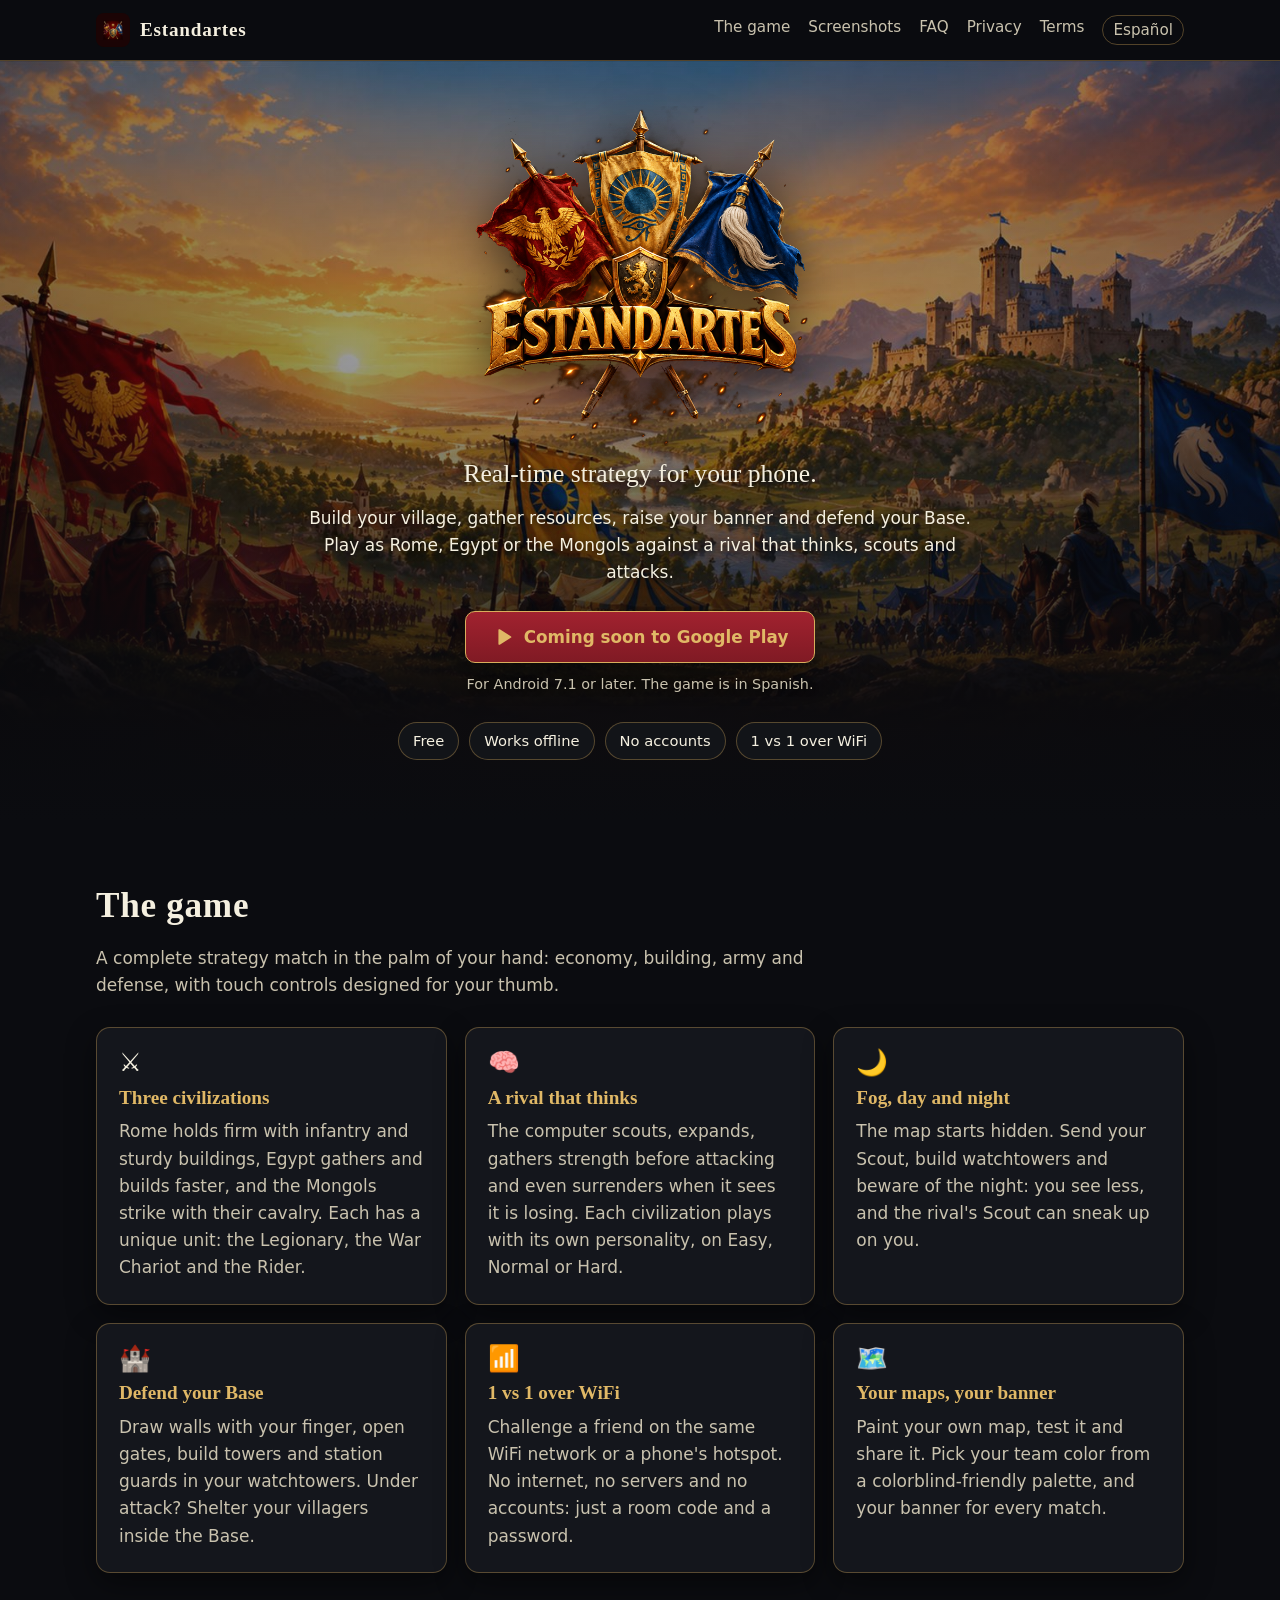
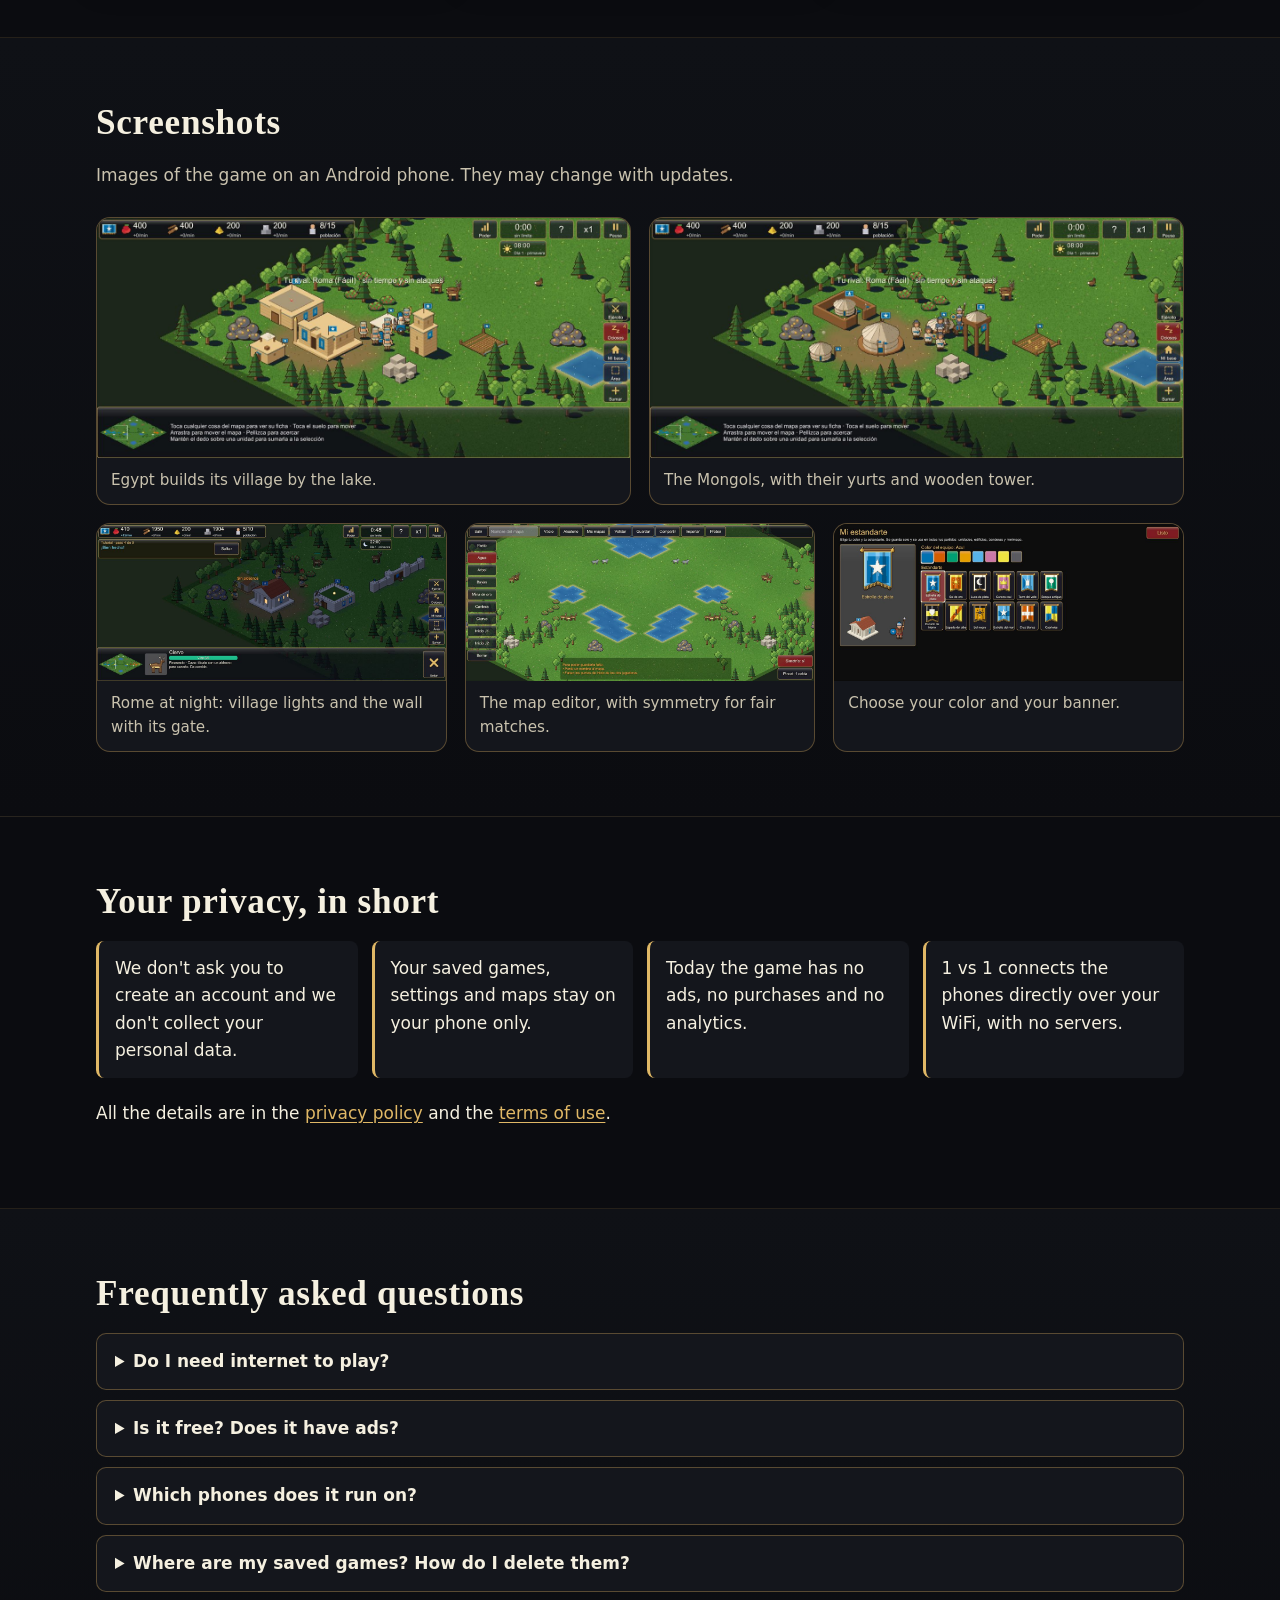
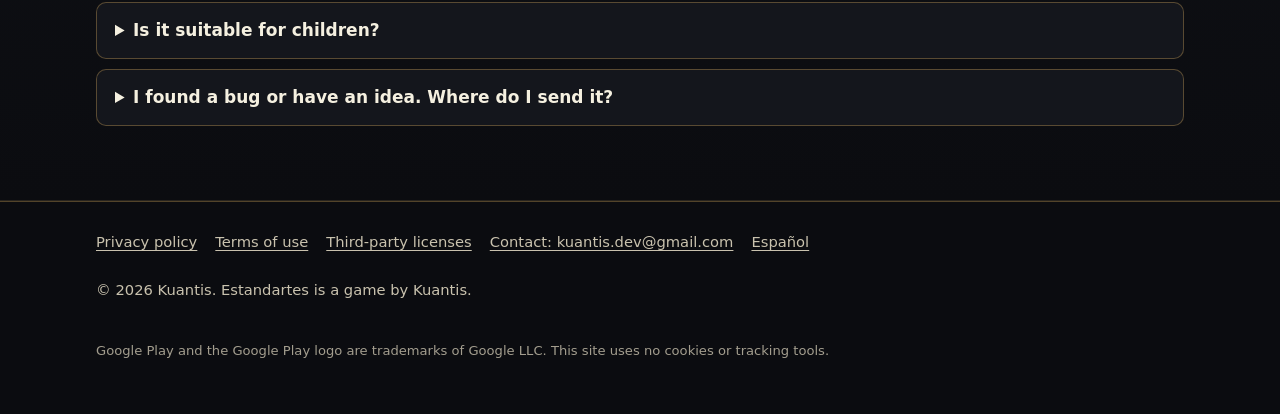
==== en/index.html @ 795f2433 "Sitio de Estandartes: inicio, política de privacidad, términos y licencias (español e inglés) Co-Aut" ====
<!doctype html>
<html lang="en">
<head>
  <meta charset="utf-8">
  <meta name="viewport" content="width=device-width, initial-scale=1">
  <title>Estandartes — Real-time strategy for Android</title>
  <meta name="description" content="Estandartes is a real-time strategy game for Android: build your village, gather resources, raise your banner and defend your Base as Rome, Egypt or the Mongols. No internet and no accounts needed.">
  <link rel="canonical" href="https://kuantis.github.io/estandartes/en/">
  <link rel="alternate" hreflang="es" href="https://kuantis.github.io/estandartes/">
  <link rel="alternate" hreflang="en" href="https://kuantis.github.io/estandartes/en/">
  <link rel="alternate" hreflang="x-default" href="https://kuantis.github.io/estandartes/">
  <meta property="og:type" content="website">
  <meta property="og:title" content="Estandartes — Real-time strategy for Android">
  <meta property="og:description" content="Build your village, raise your banner and defend your Base. Rome, Egypt and the Mongols. No internet and no accounts needed.">
  <meta property="og:image" content="https://kuantis.github.io/estandartes/assets/img/portada.jpg">
  <meta property="og:url" content="https://kuantis.github.io/estandartes/en/">
  <meta property="og:locale" content="en_US">
  <meta name="twitter:card" content="summary_large_image">
  <meta name="theme-color" content="#0b0c10">
  <link rel="icon" type="image/png" sizes="32x32" href="../assets/img/favicon-32.png">
  <link rel="apple-touch-icon" href="../assets/img/icono-192.png">
  <link rel="stylesheet" href="../assets/css/estilo.css">
</head>
<body>
  <a class="saltar" href="#content">Skip to content</a>

  <header class="cabecera">
    <div class="contenedor">
      <a class="marca" href="./"><img src="../assets/img/icono-192.png" alt="" width="34" height="34">Estandartes</a>
      <nav class="menu" aria-label="Main">
        <a class="opcional" href="#game">The game</a>
        <a class="opcional" href="#screenshots">Screenshots</a>
        <a class="opcional" href="#faq">FAQ</a>
        <a href="privacy.html">Privacy</a>
        <a href="terms.html">Terms</a>
        <a class="idioma" href="../" hreflang="es" lang="es">Español</a>
      </nav>
    </div>
  </header>

  <main id="content">
    <section class="portada">
      <div class="contenedor">
        <h1>Estandartes</h1>
        <img class="logo" src="../assets/img/logo.png" alt="Estandartes: three war banners, red with an eagle, gold with a sun and blue with a horse, over a shield with a lion" width="640" height="640">
        <p class="lema">Real-time strategy for your phone.</p>
        <p class="bajada">Build your village, gather resources, raise your banner and defend your Base. Play as Rome, Egypt or the Mongols against a rival that thinks, scouts and attacks.</p>
        <a class="boton" href="https://play.google.com/store/apps/details?id=com.kuantis.Estandartes" rel="noopener">
          <svg viewBox="0 0 24 24" aria-hidden="true"><path fill="currentColor" d="M7 4.5v15a1 1 0 0 0 1.52.85l12-7.5a1 1 0 0 0 0-1.7l-12-7.5A1 1 0 0 0 7 4.5Z"/></svg>
          Coming soon to Google Play
        </a>
        <span class="nota-boton">For Android 7.1 or later. The game is in Spanish.</span>
        <ul class="etiquetas" aria-label="At a glance">
          <li>Free</li>
          <li>Works offline</li>
          <li>No accounts</li>
          <li>1 vs 1 over WiFi</li>
        </ul>
      </div>
    </section>

    <section class="seccion" id="game">
      <div class="contenedor">
        <h2>The game</h2>
        <p class="intro">A complete strategy match in the palm of your hand: economy, building, army and defense, with touch controls designed for your thumb.</p>
        <div class="tarjetas">
          <article class="tarjeta">
            <div class="icono" aria-hidden="true">⚔️</div>
            <h3>Three civilizations</h3>
            <p>Rome holds firm with infantry and sturdy buildings, Egypt gathers and builds faster, and the Mongols strike with their cavalry. Each has a unique unit: the Legionary, the War Chariot and the Rider.</p>
          </article>
          <article class="tarjeta">
            <div class="icono" aria-hidden="true">🧠</div>
            <h3>A rival that thinks</h3>
            <p>The computer scouts, expands, gathers strength before attacking and even surrenders when it sees it is losing. Each civilization plays with its own personality, on Easy, Normal or Hard.</p>
          </article>
          <article class="tarjeta">
            <div class="icono" aria-hidden="true">🌙</div>
            <h3>Fog, day and night</h3>
            <p>The map starts hidden. Send your Scout, build watchtowers and beware of the night: you see less, and the rival's Scout can sneak up on you.</p>
          </article>
          <article class="tarjeta">
            <div class="icono" aria-hidden="true">🏰</div>
            <h3>Defend your Base</h3>
            <p>Draw walls with your finger, open gates, build towers and station guards in your watchtowers. Under attack? Shelter your villagers inside the Base.</p>
          </article>
          <article class="tarjeta">
            <div class="icono" aria-hidden="true">📶</div>
            <h3>1 vs 1 over WiFi</h3>
            <p>Challenge a friend on the same WiFi network or a phone's hotspot. No internet, no servers and no accounts: just a room code and a password.</p>
          </article>
          <article class="tarjeta">
            <div class="icono" aria-hidden="true">🗺️</div>
            <h3>Your maps, your banner</h3>
            <p>Paint your own map, test it and share it. Pick your team color from a colorblind-friendly palette, and your banner for every match.</p>
          </article>
        </div>
      </div>
    </section>

    <section class="seccion seccion-alt" id="screenshots">
      <div class="contenedor">
        <h2>Screenshots</h2>
        <p class="intro">Images of the game on an Android phone. They may change with updates.</p>
        <div class="galeria">
          <figure>
            <img src="../assets/img/egipto.jpg" alt="A match as Egypt: adobe buildings, villagers, a tower, a farm and a lake" width="1200" height="540" loading="lazy">
            <figcaption>Egypt builds its village by the lake.</figcaption>
          </figure>
          <figure>
            <img src="../assets/img/mongoles.jpg" alt="A match as the Mongols: yurts, a palisade, villagers and a wooden tower" width="1200" height="540" loading="lazy">
            <figcaption>The Mongols, with their yurts and wooden tower.</figcaption>
          </figure>
          <figure>
            <img src="../assets/img/noche.jpg" alt="A Roman village at night, with a lit temple, barracks and a wall with a gate" width="1200" height="540" loading="lazy">
            <figcaption>Rome at night: village lights and the wall with its gate.</figcaption>
          </figure>
          <figure>
            <img src="../assets/img/editor.jpg" alt="The map editor with lakes, forests, mines, deer and wolves" width="1200" height="540" loading="lazy">
            <figcaption>The map editor, with symmetry for fair matches.</figcaption>
          </figure>
          <figure>
            <img src="../assets/img/estandarte.jpg" alt="The My Banner screen, with team colors and twelve banners to choose from" width="1200" height="540" loading="lazy">
            <figcaption>Choose your color and your banner.</figcaption>
          </figure>
        </div>
      </div>
    </section>

    <section class="seccion" id="privacy">
      <div class="contenedor">
        <h2>Your privacy, in short</h2>
        <ul class="privacidad-corta">
          <li>We don't ask you to create an account and we don't collect your personal data.</li>
          <li>Your saved games, settings and maps stay on your phone only.</li>
          <li>Today the game has no ads, no purchases and no analytics.</li>
          <li>1 vs 1 connects the phones directly over your WiFi, with no servers.</li>
        </ul>
        <p>All the details are in the <a href="privacy.html">privacy policy</a> and the <a href="terms.html">terms of use</a>.</p>
      </div>
    </section>

    <section class="seccion seccion-alt" id="faq">
      <div class="contenedor">
        <h2>Frequently asked questions</h2>
        <details>
          <summary>Do I need internet to play?</summary>
          <div><p>No. The whole game works offline. For 1 vs 1 you only need both phones on the same WiFi network, or one phone sharing its hotspot; no mobile data or internet is required.</p></div>
        </details>
        <details>
          <summary>Is it free? Does it have ads?</summary>
          <div><p>Yes, it's free, and today it has no ads or purchases. Later we plan to add ads and a one-time purchase to remove them. Before we do, we will update the privacy policy and the terms, and let you know.</p></div>
        </details>
        <details>
          <summary>Which phones does it run on?</summary>
          <div><p>Android 7.1 or later. The game adapts to the power of each phone.</p></div>
        </details>
        <details>
          <summary>Where are my saved games? How do I delete them?</summary>
          <div><p>Only on your phone. They are deleted if you uninstall the game or clear its data in <em>Settings › Apps › Estandartes › Storage › Clear data</em>. We don't have any copy.</p></div>
        </details>
        <details>
          <summary>Is it suitable for children?</summary>
          <div><p>Yes. It's a strategy game with battles between ancient armies, and it doesn't collect data from anyone, including children. For 1 vs 1, we recommend playing with people you know and on trusted networks.</p></div>
        </details>
        <details>
          <summary>I found a bug or have an idea. Where do I send it?</summary>
          <div><p>Write to us at <a href="mailto:kuantis.dev@gmail.com">kuantis.dev@gmail.com</a>. If you can, include your phone model and the game version, shown at the bottom right of the main menu.</p></div>
        </details>
      </div>
    </section>
  </main>

  <footer class="pie">
    <div class="contenedor">
      <nav aria-label="Footer">
        <a href="privacy.html">Privacy policy</a>
        <a href="terms.html">Terms of use</a>
        <a href="../licencias.html">Third-party licenses</a>
        <a href="mailto:kuantis.dev@gmail.com">Contact: kuantis.dev@gmail.com</a>
        <a href="../" hreflang="es" lang="es">Español</a>
      </nav>
      <p>© 2026 Kuantis. Estandartes is a game by Kuantis.</p>
      <p class="marcas">Google Play and the Google Play logo are trademarks of Google LLC. This site uses no cookies or tracking tools.</p>
    </div>
  </footer>
</body>
</html>
---- assets/css/estilo.css ----
/* Estandartes — sitio del juego. Mismos colores que la interfaz del juego (UIKit). */
:root {
  --fondo: #0b0c10;
  --panel: #14161c;
  --panel-borde: rgba(217, 173, 92, 0.35);
  --texto: #f5f0e0;
  --texto-suave: #c9c2ae;
  --dorado: #e0b866;
  --dorado-fuerte: #d9ad5c;
  --vino: #801a24;
  --vino-claro: #a1222f;
  --sombra: 0 10px 30px rgba(0, 0, 0, 0.45);
  --radio: 14px;
  --ancho: 1120px;
  color-scheme: dark;
}

* { box-sizing: border-box; }

html { scroll-behavior: smooth; }
@media (prefers-reduced-motion: reduce) { html { scroll-behavior: auto; } }

body {
  margin: 0;
  background: var(--fondo);
  color: var(--texto);
  font-family: system-ui, -apple-system, "Segoe UI", Roboto, "Helvetica Neue", Arial, sans-serif;
  font-size: 17px;
  line-height: 1.6;
  -webkit-text-size-adjust: 100%;
}

img { max-width: 100%; height: auto; display: block; }

a { color: var(--dorado); text-underline-offset: 3px; }
a:hover { color: #f3d48f; }
:focus-visible { outline: 3px solid var(--dorado); outline-offset: 3px; border-radius: 4px; }

h1, h2, h3 {
  font-family: Georgia, "Palatino Linotype", "Book Antiqua", "Times New Roman", serif;
  line-height: 1.2;
  color: var(--texto);
  margin: 0 0 0.5em;
}
h2 { font-size: clamp(1.6rem, 4vw, 2.2rem); letter-spacing: 0.02em; }
h3 { font-size: 1.2rem; color: var(--dorado); }

.contenedor { width: 100%; max-width: var(--ancho); margin: 0 auto; padding: 0 16px; }

.saltar {
  position: absolute; left: -9999px; top: 0;
  background: var(--dorado); color: #111; padding: 8px 12px; z-index: 100;
}
.saltar:focus { left: 8px; top: 8px; }

/* Cabecera */
.cabecera {
  position: sticky; top: 0; z-index: 50;
  background: rgba(11, 12, 16, 0.92);
  backdrop-filter: blur(8px);
  border-bottom: 1px solid var(--panel-borde);
}
.cabecera .contenedor { display: flex; align-items: center; gap: 16px; min-height: 60px; }
.marca { flex: none; display: flex; align-items: center; gap: 10px; color: var(--texto); text-decoration: none; font-family: Georgia, serif; font-size: 1.2rem; font-weight: bold; letter-spacing: 0.04em; }
.marca img { width: 34px; height: 34px; border-radius: 8px; }
.menu { margin-left: auto; display: flex; flex-wrap: wrap; gap: 4px 18px; font-size: 0.95rem; }
.menu a { color: var(--texto-suave); text-decoration: none; }
.menu a:hover, .menu a[aria-current="page"] { color: var(--dorado); }
.idioma { border: 1px solid var(--panel-borde); border-radius: 999px; padding: 2px 10px; }
/* En el celular, el menú pasa a una segunda fila para no encimarse con el nombre. */
@media (max-width: 720px) {
  .menu .opcional { display: none; }
  .cabecera .contenedor { flex-wrap: wrap; gap: 2px 12px; padding-top: 8px; padding-bottom: 8px; min-height: 0; }
  .menu { margin-left: 0; width: 100%; align-items: center; gap: 4px 20px; }
}

/* Portada */
.portada {
  position: relative;
  min-height: min(88vh, 760px);
  display: flex; align-items: center;
  background: #120d0a url("../img/portada.jpg") center 35% / cover no-repeat;
  overflow: hidden;
}
.portada::before {
  content: ""; position: absolute; inset: 0;
  background:
    linear-gradient(180deg, rgba(11, 12, 16, 0.15) 0%, rgba(11, 12, 16, 0.35) 45%, var(--fondo) 100%),
    radial-gradient(ellipse at 50% 40%, rgba(0, 0, 0, 0) 0%, rgba(0, 0, 0, 0.45) 100%);
}
.portada .contenedor { position: relative; text-align: center; padding-top: 32px; padding-bottom: 48px; }
.portada .logo { width: min(340px, 70vw); margin: 0 auto 8px; filter: drop-shadow(0 8px 24px rgba(0, 0, 0, 0.6)); }
.portada h1 { position: absolute; width: 1px; height: 1px; overflow: hidden; clip: rect(0 0 0 0); }
.lema { font-size: clamp(1.15rem, 3.4vw, 1.6rem); font-family: Georgia, serif; margin: 0 auto 10px; max-width: 760px; text-shadow: 0 2px 10px rgba(0, 0, 0, 0.8); }
.bajada { color: var(--texto); max-width: 680px; margin: 0 auto 24px; text-shadow: 0 2px 8px rgba(0, 0, 0, 0.9); }

.boton {
  display: inline-flex; align-items: center; justify-content: center; gap: 10px;
  min-height: 52px; padding: 12px 26px;
  background: linear-gradient(180deg, var(--vino-claro), var(--vino));
  color: var(--dorado); font-weight: bold; font-size: 1.05rem; text-decoration: none;
  border: 1px solid var(--dorado-fuerte); border-radius: 10px;
  box-shadow: var(--sombra);
}
.boton:hover { color: #f7dc9c; filter: brightness(1.1); }
.boton svg { width: 22px; height: 22px; flex: none; }
.nota-boton { display: block; margin-top: 10px; font-size: 0.9rem; color: var(--texto-suave); text-shadow: 0 1px 6px rgba(0, 0, 0, 0.9); }

.etiquetas { list-style: none; padding: 0; margin: 26px auto 0; display: flex; flex-wrap: wrap; justify-content: center; gap: 10px; }
.etiquetas li {
  background: rgba(20, 22, 28, 0.82); border: 1px solid var(--panel-borde);
  border-radius: 999px; padding: 6px 14px; font-size: 0.92rem;
}

/* Secciones */
.seccion { padding: 64px 0; }
.seccion-alt { background: linear-gradient(180deg, #0f1116, #0b0c10); border-top: 1px solid rgba(217, 173, 92, 0.12); border-bottom: 1px solid rgba(217, 173, 92, 0.12); }
.intro { color: var(--texto-suave); max-width: 720px; margin: 0 0 28px; }

.tarjetas { display: grid; grid-template-columns: repeat(auto-fit, minmax(260px, 1fr)); gap: 18px; }
.tarjeta {
  background: var(--panel); border: 1px solid var(--panel-borde); border-radius: var(--radio);
  padding: 22px; box-shadow: var(--sombra);
}
.tarjeta p { margin: 0; color: var(--texto-suave); }
.tarjeta .icono { font-size: 1.6rem; line-height: 1; margin-bottom: 10px; }

.galeria { display: grid; grid-template-columns: 1fr; gap: 18px; }
/* En pantallas anchas: dos capturas grandes arriba y tres más chicas abajo. */
@media (min-width: 760px) {
  .galeria { grid-template-columns: repeat(6, 1fr); }
  .galeria figure { grid-column: span 2; }
  .galeria figure:nth-child(-n+2) { grid-column: span 3; }
}
.galeria figure { margin: 0; background: var(--panel); border: 1px solid var(--panel-borde); border-radius: var(--radio); overflow: hidden; }
.galeria img { width: 100%; aspect-ratio: 20 / 9; object-fit: cover; }
.galeria figcaption { padding: 10px 14px 12px; font-size: 0.95rem; color: var(--texto-suave); }

.privacidad-corta { display: grid; grid-template-columns: repeat(auto-fit, minmax(240px, 1fr)); gap: 14px; list-style: none; padding: 0; margin: 0 0 22px; }
.privacidad-corta li { background: var(--panel); border-left: 3px solid var(--dorado); border-radius: 8px; padding: 14px 16px; }

details { background: var(--panel); border: 1px solid var(--panel-borde); border-radius: 10px; margin-bottom: 10px; }
summary { cursor: pointer; padding: 14px 18px; font-weight: bold; }
details > div { padding: 0 18px 16px; color: var(--texto-suave); }

/* Páginas legales */
.legal { padding: 40px 0 64px; }
.legal .contenedor { max-width: 820px; }
.legal h1 { font-size: clamp(1.8rem, 5vw, 2.5rem); }
.legal h2 { font-size: 1.35rem; margin-top: 2em; padding-top: 0.6em; border-top: 1px solid rgba(217, 173, 92, 0.18); }
.legal h3 { font-size: 1.05rem; margin-top: 1.4em; }
.legal p, .legal li { color: #e6e0cf; }
.legal ul, .legal ol { padding-left: 1.3em; }
.legal li { margin-bottom: 0.35em; }
.fecha { color: var(--texto-suave); font-size: 0.95rem; }
.resumen { background: var(--panel); border: 1px solid var(--panel-borde); border-left: 4px solid var(--dorado); border-radius: 10px; padding: 18px 22px; margin: 24px 0; }
.resumen h2 { border: 0; margin-top: 0; padding-top: 0; font-size: 1.15rem; color: var(--dorado); }
.resumen ul { margin: 0; }
.indice { background: #101217; border-radius: 10px; padding: 14px 22px; margin: 0 0 8px; }
.indice ol { margin: 6px 0 0; columns: 2 260px; column-gap: 32px; }
.indice li { break-inside: avoid; }
.tabla { width: 100%; border-collapse: collapse; margin: 12px 0; font-size: 0.95rem; }
.tabla th, .tabla td { text-align: left; vertical-align: top; padding: 10px 12px; border-bottom: 1px solid rgba(217, 173, 92, 0.18); }
.tabla th { color: var(--dorado); font-weight: bold; }
.tabla-envoltura { overflow-x: auto; }
code { font-family: ui-monospace, Consolas, monospace; font-size: 0.9em; background: #1b1e25; padding: 1px 6px; border-radius: 4px; }

/* Pie */
.pie { border-top: 1px solid var(--panel-borde); padding: 28px 0 40px; color: var(--texto-suave); font-size: 0.92rem; }
.pie .contenedor { display: grid; gap: 10px; }
.pie nav { display: flex; flex-wrap: wrap; gap: 6px 18px; }
.pie a { color: var(--texto-suave); }
.pie a:hover { color: var(--dorado); }
.pie .marcas { font-size: 0.82rem; opacity: 0.8; }
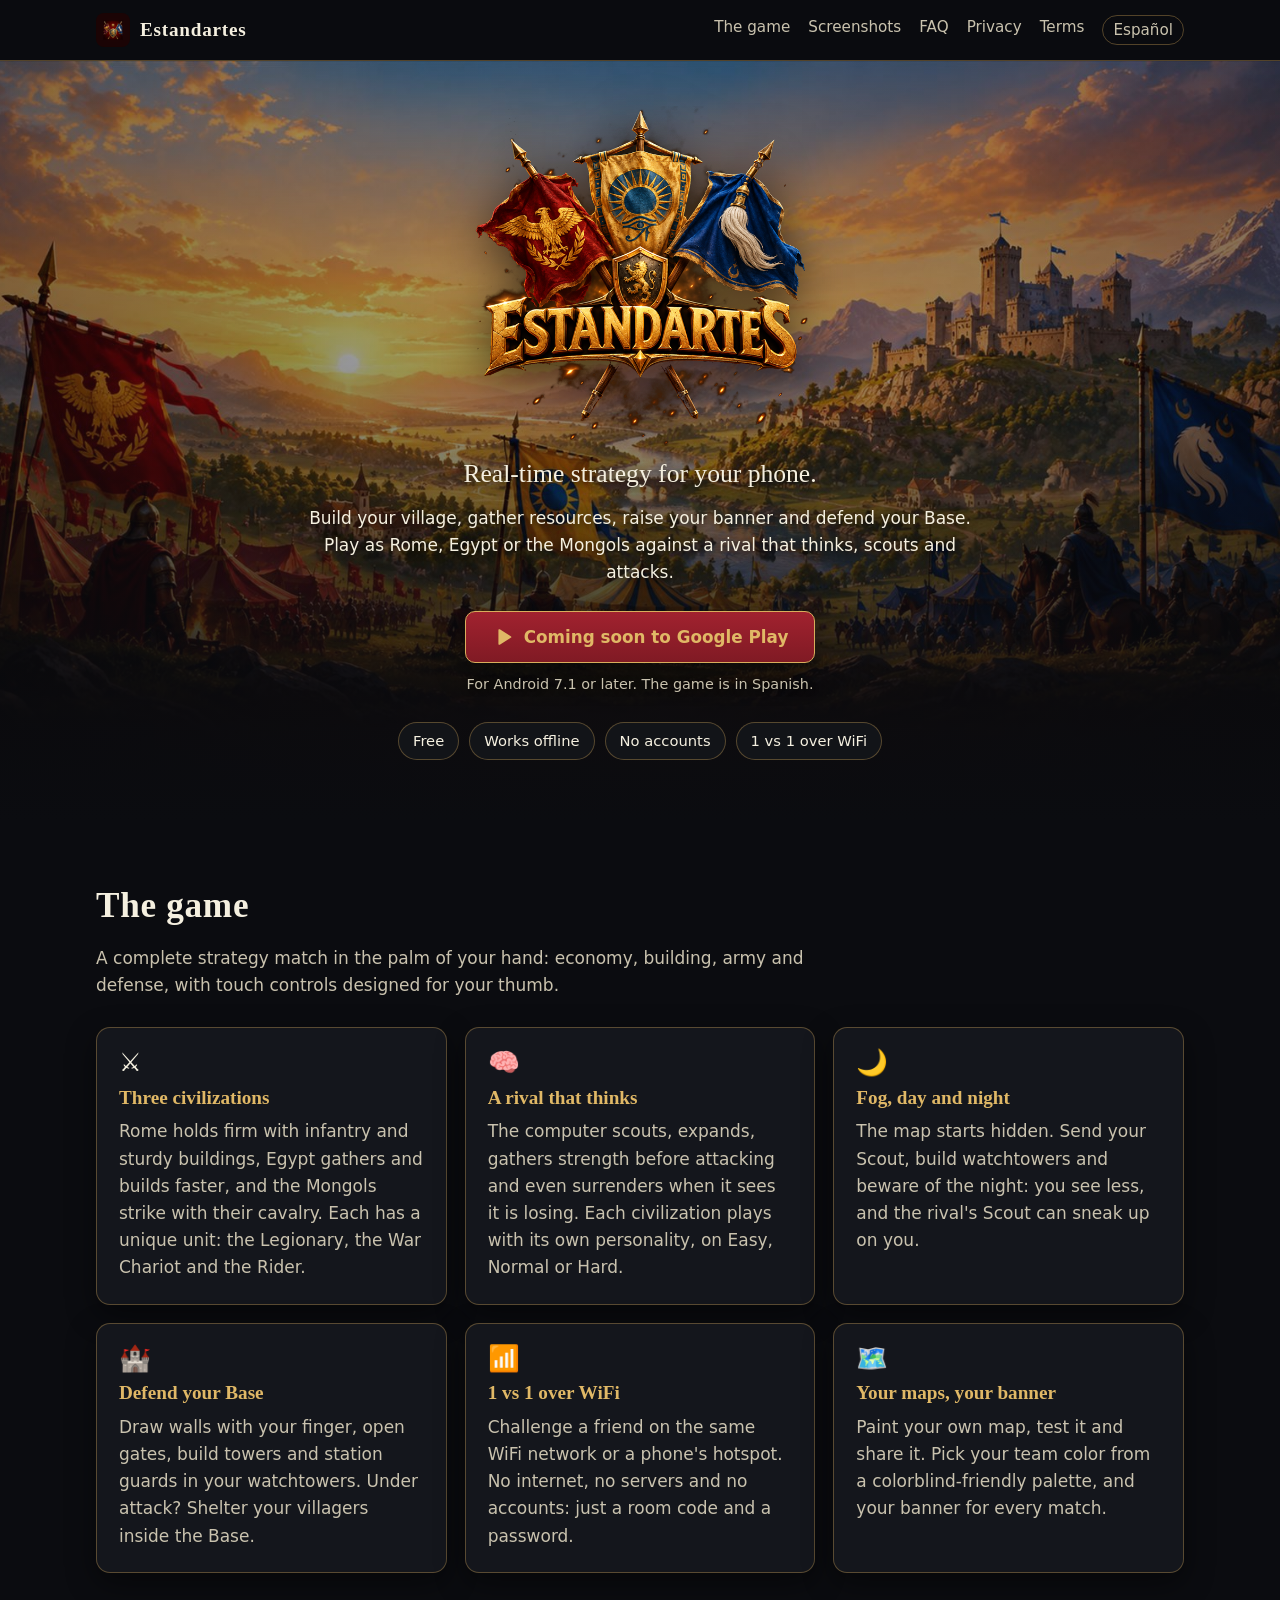
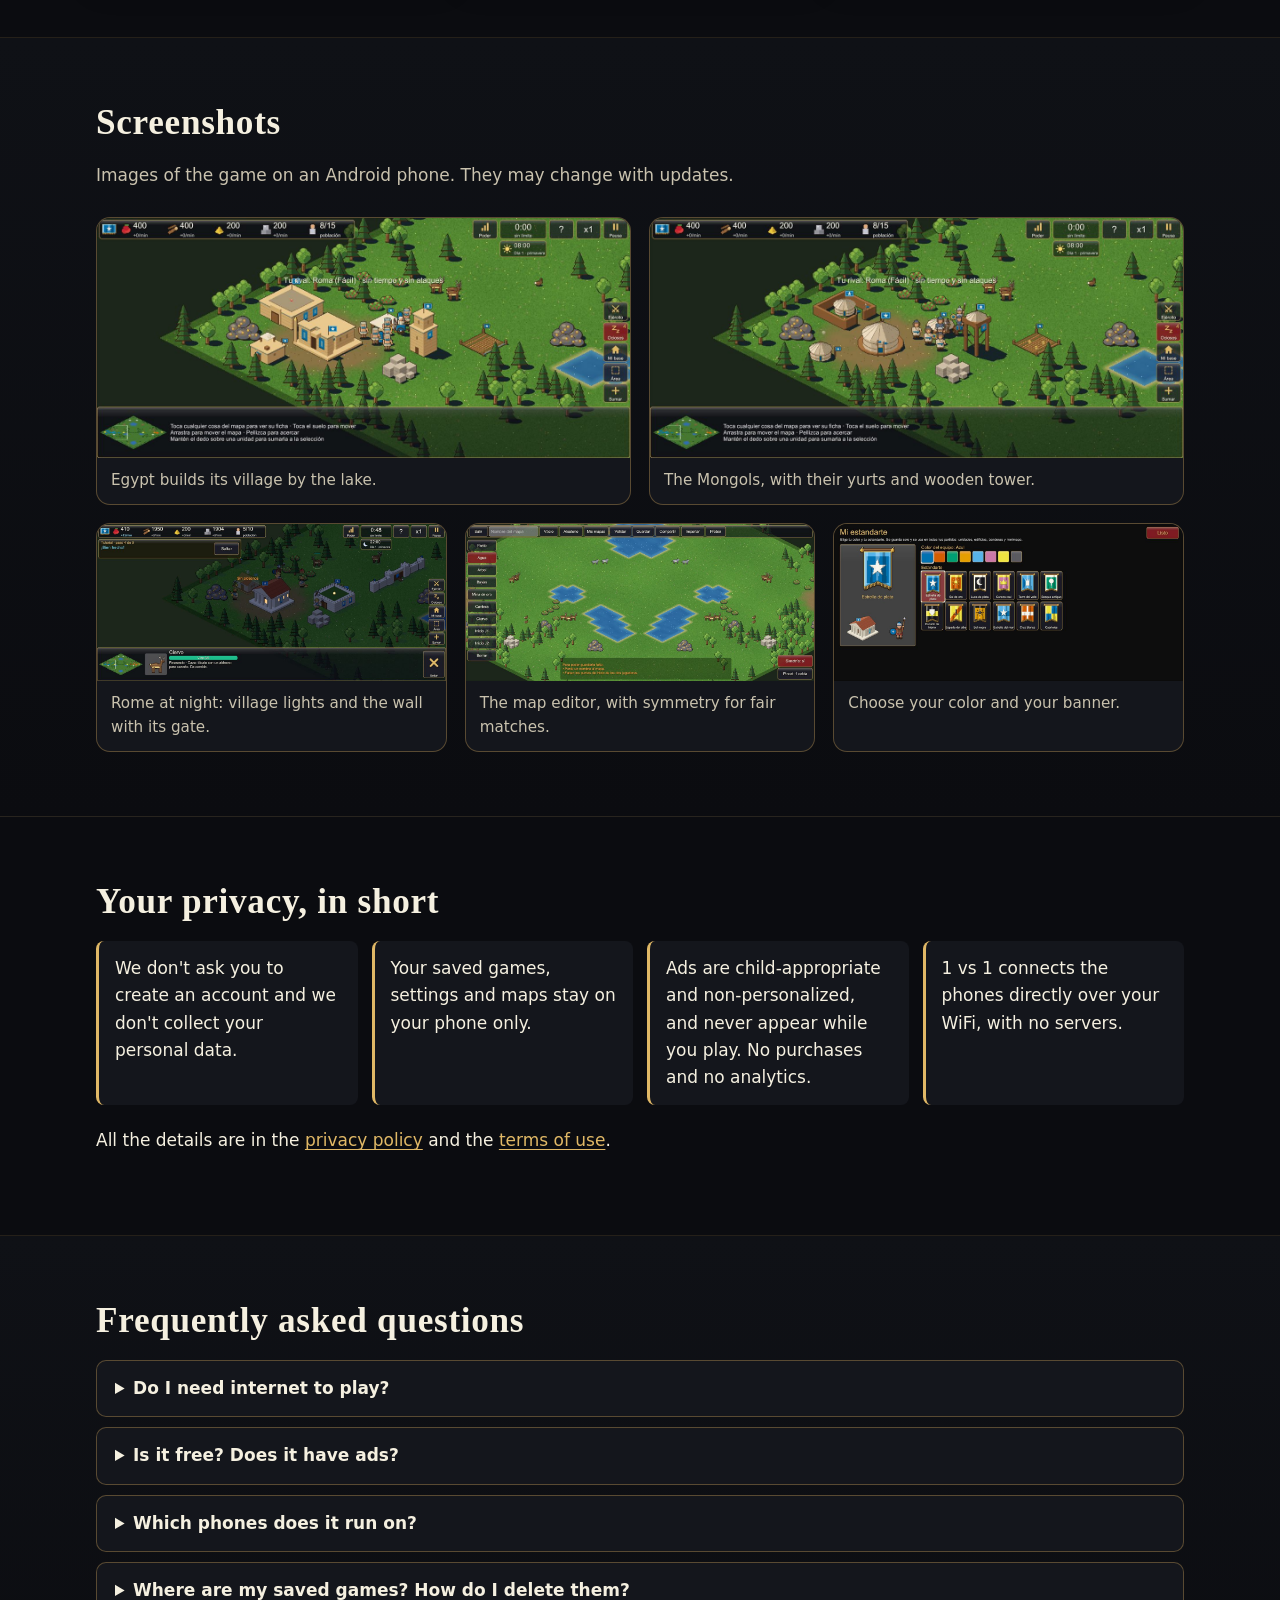
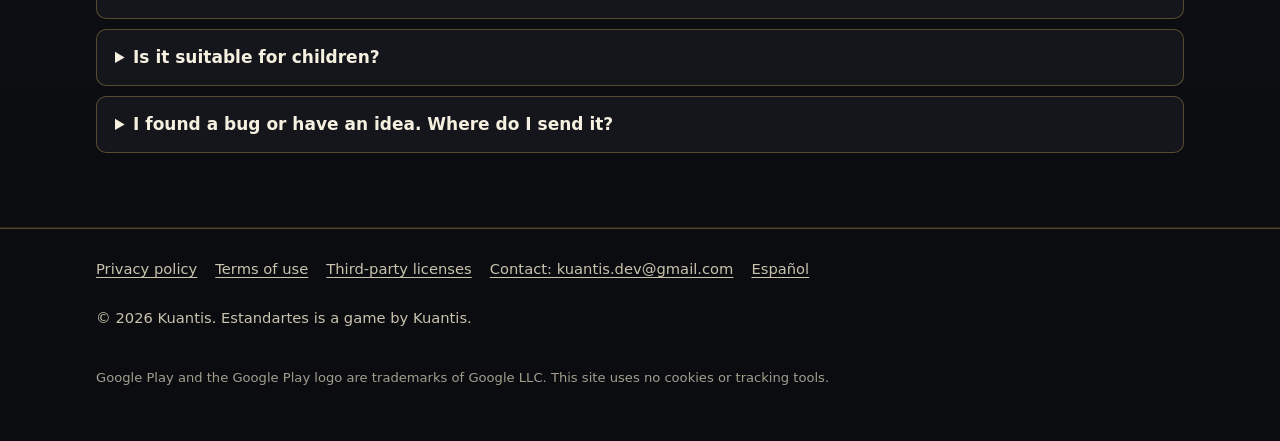
==== commit 14a3ab75: "Versión 0.7.1 con anuncios: política de privacidad 2.0, términos 2.0 y sitio al día - Política de pr" ====
--- a/en/index.html
+++ b/en/index.html
@@ -133,7 +133,7 @@
         <ul class="privacidad-corta">
           <li>We don't ask you to create an account and we don't collect your personal data.</li>
           <li>Your saved games, settings and maps stay on your phone only.</li>
-          <li>Today the game has no ads, no purchases and no analytics.</li>
+          <li>Ads are child-appropriate and non-personalized, and never appear while you play. No purchases and no analytics.</li>
           <li>1 vs 1 connects the phones directly over your WiFi, with no servers.</li>
         </ul>
         <p>All the details are in the <a href="privacy.html">privacy policy</a> and the <a href="terms.html">terms of use</a>.</p>
@@ -149,7 +149,7 @@
         </details>
         <details>
           <summary>Is it free? Does it have ads?</summary>
-          <div><p>Yes, it's free, and today it has no ads or purchases. Later we plan to add ads and a one-time purchase to remove them. Before we do, we will update the privacy policy and the terms, and let you know.</p></div>
+          <div><p>Yes, it's free. From version 0.7.1 it has child-appropriate, non-personalized ads: in the shop, if you want, you watch 1 to 3 to win resources or soldiers; the main menu has a banner, and sometimes a full-screen ad appears when you return to the menu. They never appear while you play. Later we plan a one-time purchase to remove them. Before we do, we will update the privacy policy and the terms, and let you know.</p></div>
         </details>
         <details>
           <summary>Which phones does it run on?</summary>
--- a/assets/css/estilo.css
+++ b/assets/css/estilo.css
@@ -172,3 +172,7 @@
 .pie a { color: var(--texto-suave); }
 .pie a:hover { color: var(--dorado); }
 .pie .marcas { font-size: 0.82rem; opacity: 0.8; }
+
+/* Tarjetas que llevan a otra página (manual, novedades y hoja de ruta). */
+.enlace-tarjeta { display: block; color: inherit; text-decoration: none; transition: border-color 0.2s; }
+.enlace-tarjeta:hover { border-color: var(--dorado); color: inherit; }
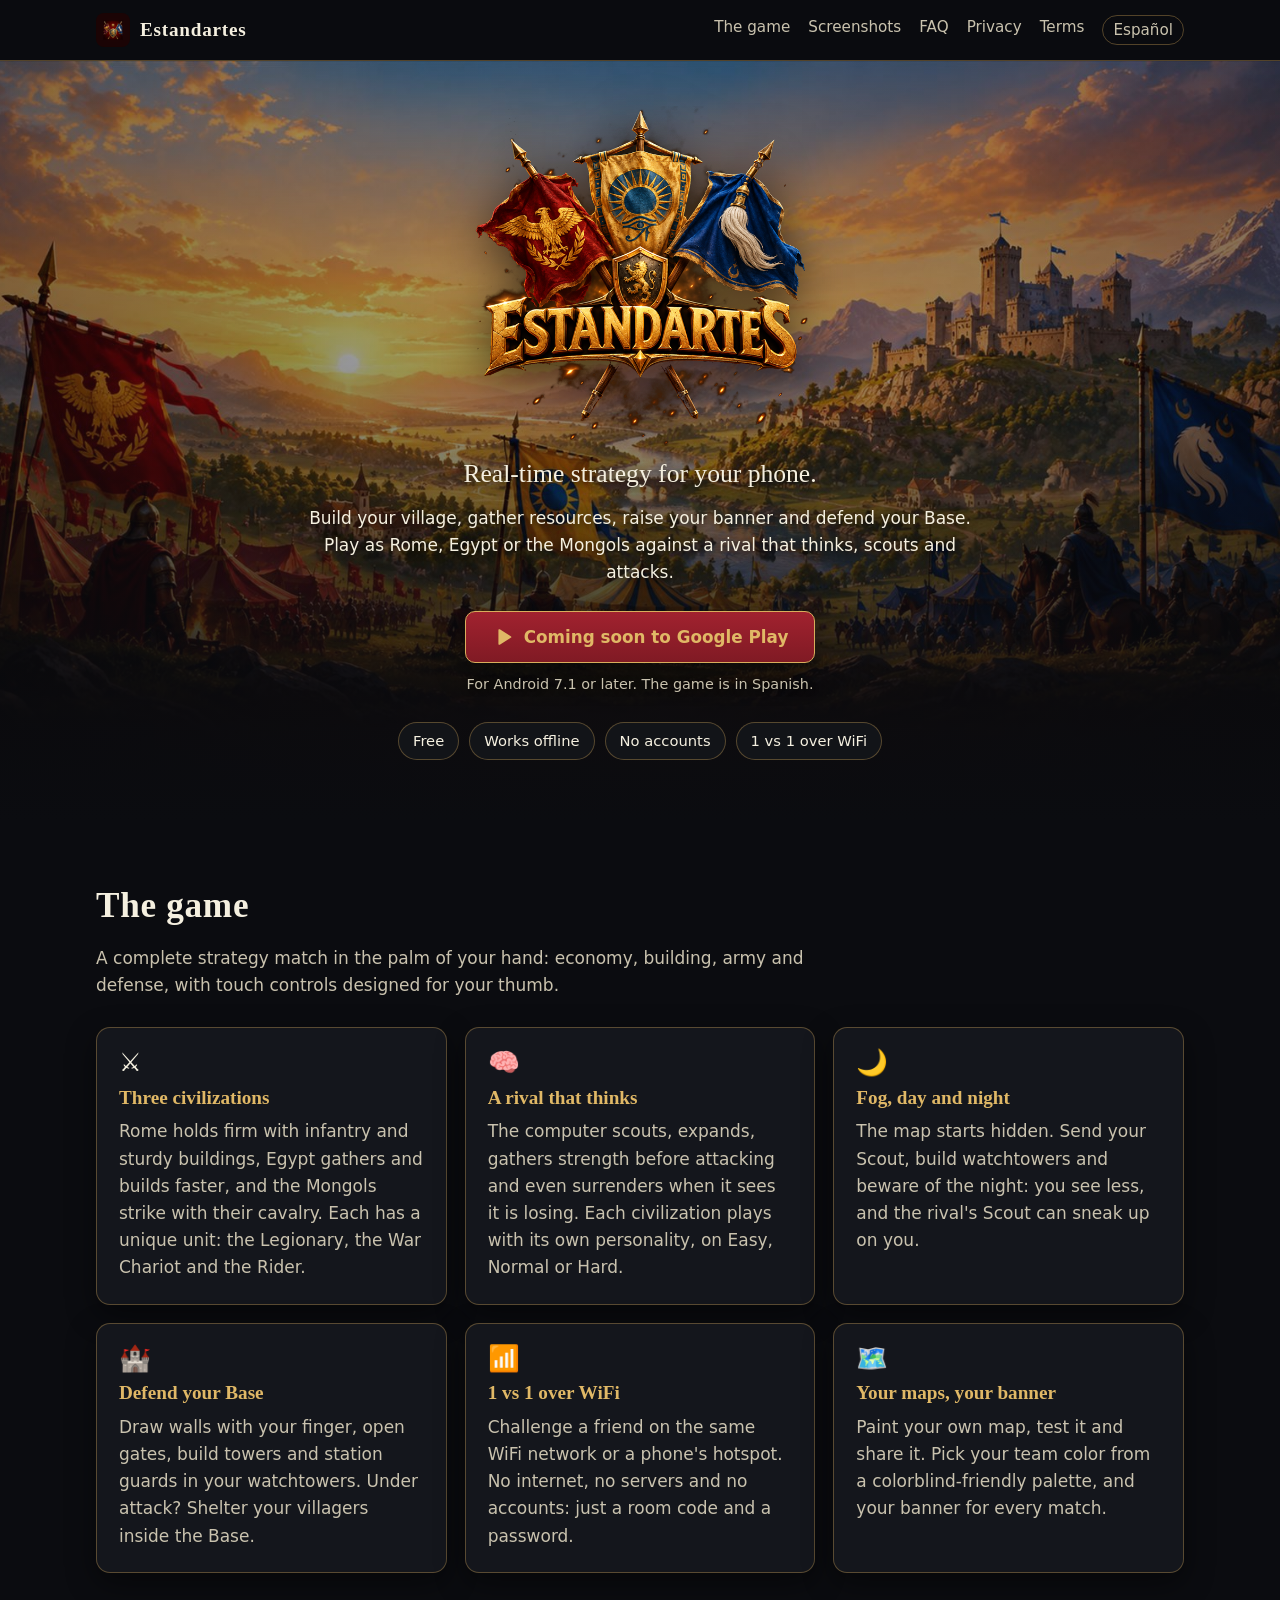
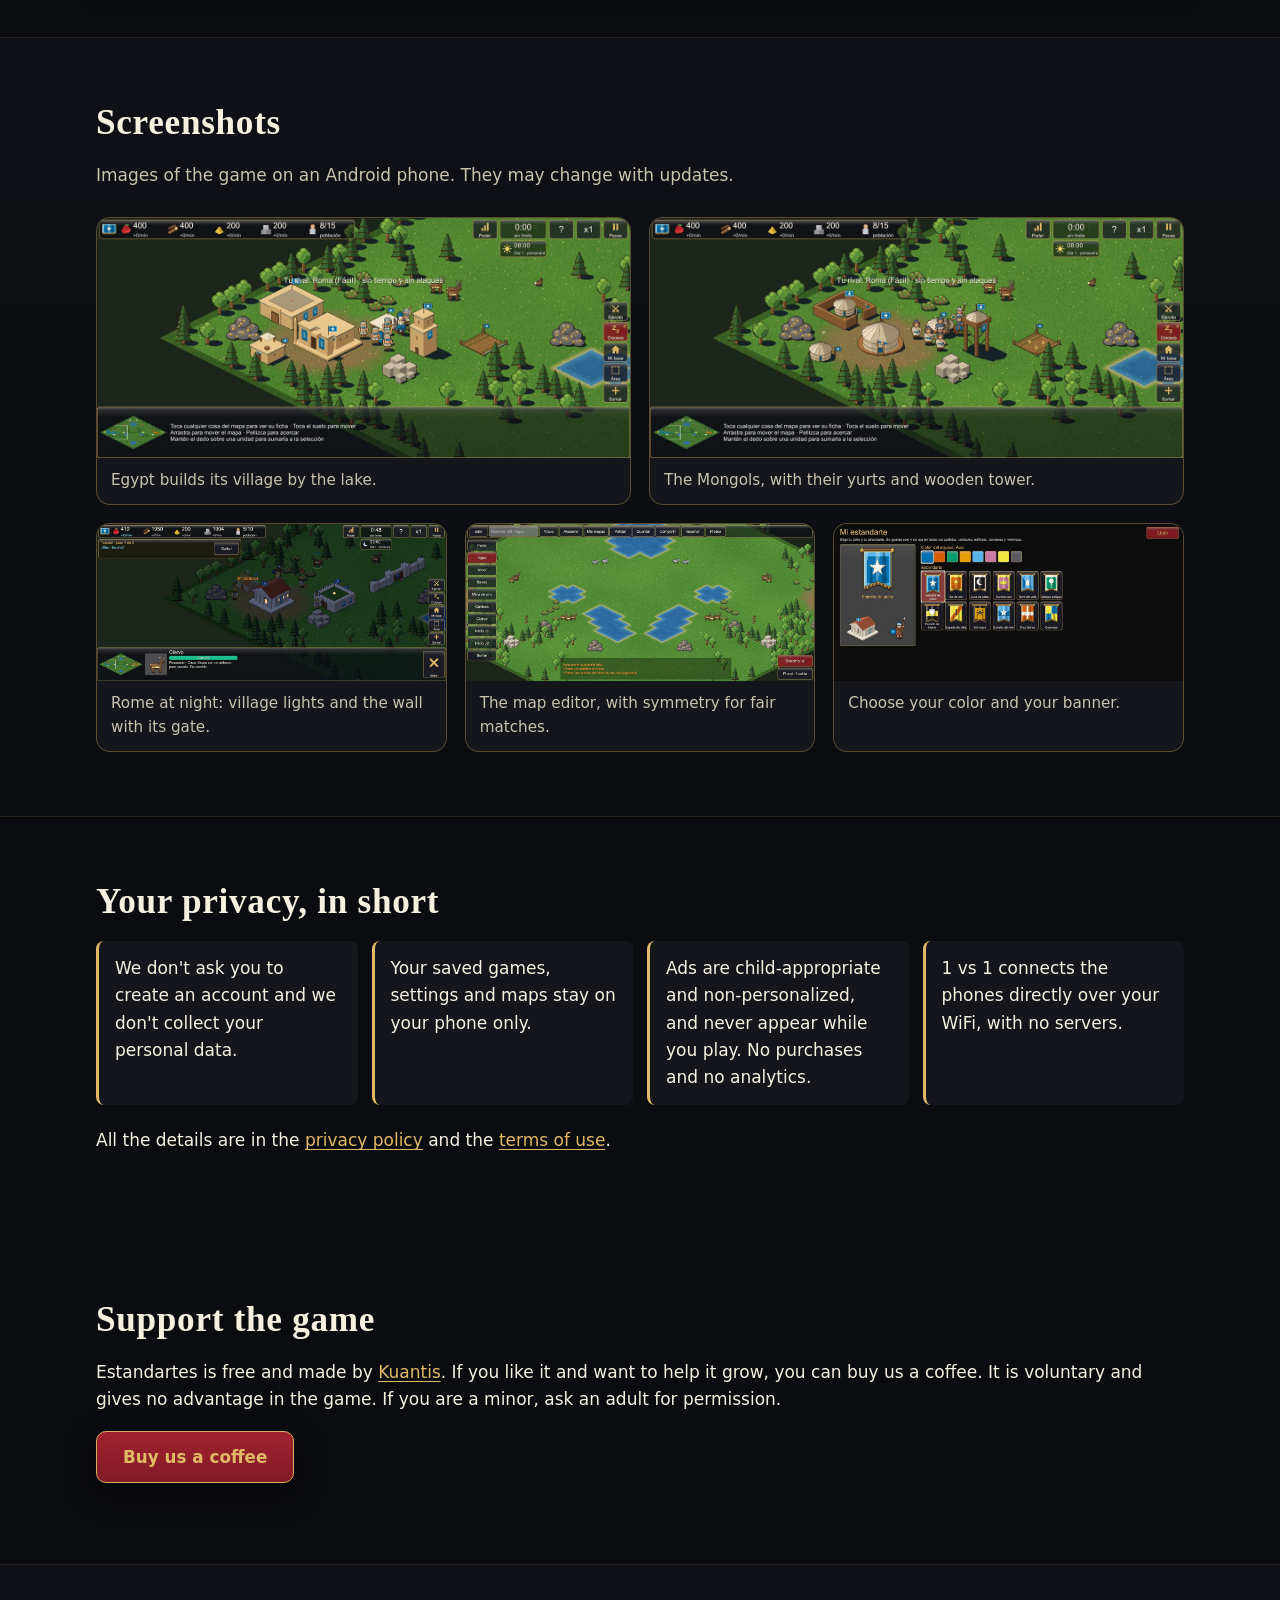
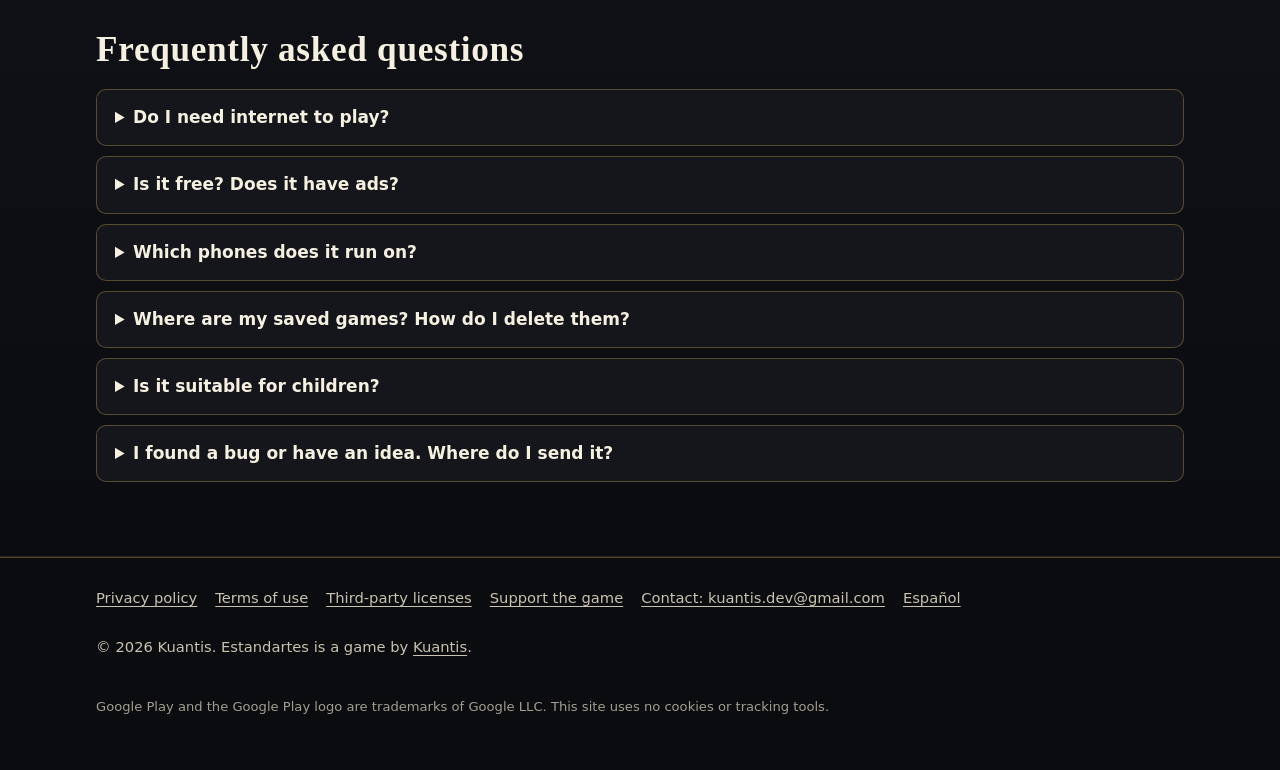
==== commit dc34bcb7: "Firma de Kuantis, donación voluntaria, política y términos 2.1, novedades 0.7.3 y hoja de ruta nueva" ====
--- a/en/index.html
+++ b/en/index.html
@@ -140,6 +140,14 @@
       </div>
     </section>
 
+    <section class="seccion" id="support">
+      <div class="contenedor">
+        <h2>Support the game</h2>
+        <p>Estandartes is free and made by <a href="https://kuantisdev.com/" rel="noopener">Kuantis</a>. If you like it and want to help it grow, you can buy us a coffee. It is voluntary and gives no advantage in the game. If you are a minor, ask an adult for permission.</p>
+        <p><a class="boton" href="https://buymeacoffee.com/kuantis.dev" rel="noopener">Buy us a coffee</a></p>
+      </div>
+    </section>
+
     <section class="seccion seccion-alt" id="faq">
       <div class="contenedor">
         <h2>Frequently asked questions</h2>
@@ -177,10 +185,11 @@
         <a href="privacy.html">Privacy policy</a>
         <a href="terms.html">Terms of use</a>
         <a href="../licencias.html">Third-party licenses</a>
+        <a href="https://buymeacoffee.com/kuantis.dev" rel="noopener">Support the game</a>
         <a href="mailto:kuantis.dev@gmail.com">Contact: kuantis.dev@gmail.com</a>
         <a href="../" hreflang="es" lang="es">Español</a>
       </nav>
-      <p>© 2026 Kuantis. Estandartes is a game by Kuantis.</p>
+      <p>© 2026 Kuantis. Estandartes is a game by <a href="https://kuantisdev.com/" rel="noopener">Kuantis</a>.</p>
       <p class="marcas">Google Play and the Google Play logo are trademarks of Google LLC. This site uses no cookies or tracking tools.</p>
     </div>
   </footer>
